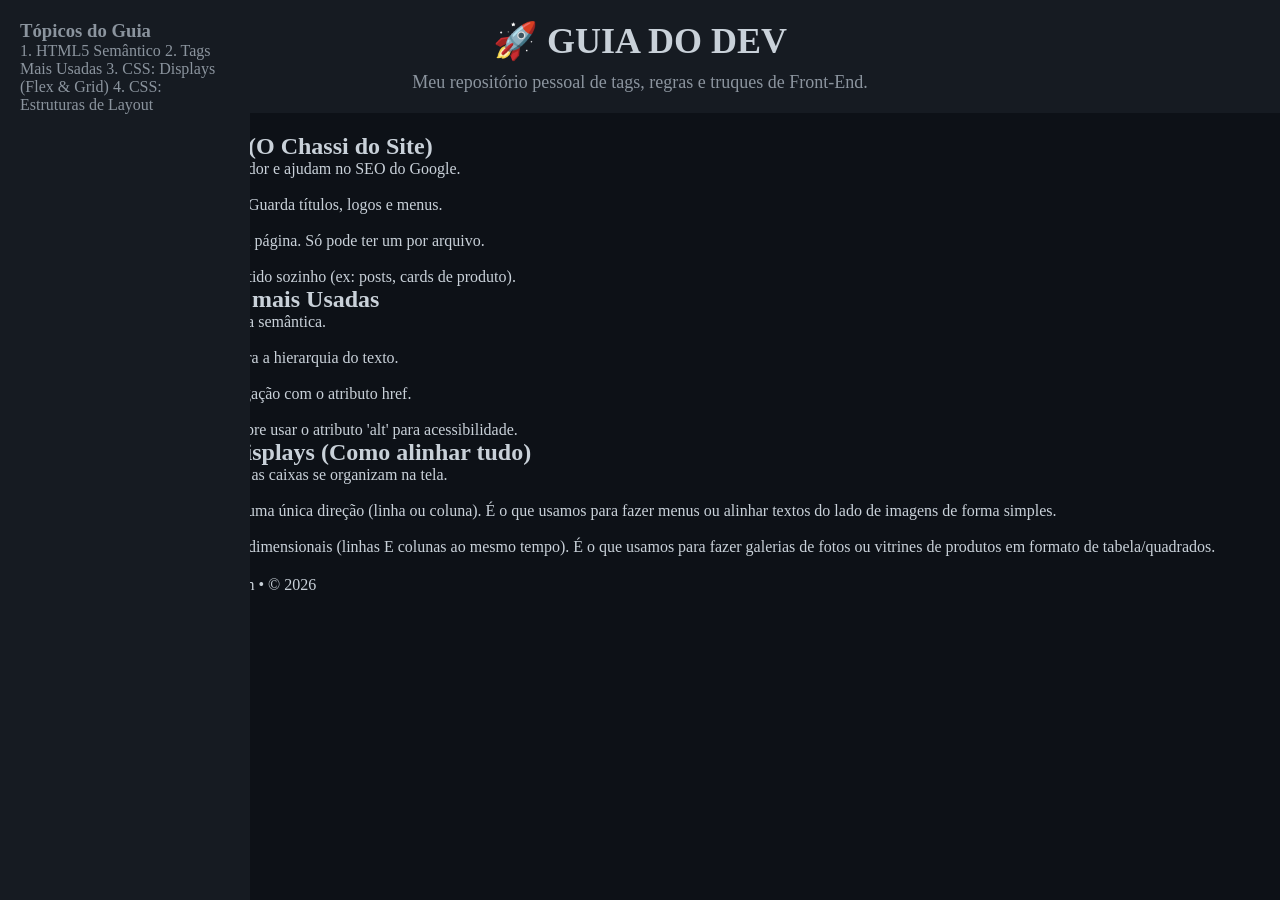
==== pag3.html @ baae30d4 "tudo bom" ====
<!DOCTYPE html>
<html lang="pt-br">
<head>
    <meta charset="UTF-8">
    <meta name="viewport" content="width=device-width, initial-scale=1.0">
    <title>Guia do Dev • Central de Estudos</title>
    <link rel="stylesheet" href="style2.css">
</head>
<body>

    <header class="topo-guia">
        <h1>🚀 GUIA DO DEV</h1>
        <p>Meu repositório pessoal de tags, regras e truques de Front-End.</p>
    </header>

    <div class="layout-dashboard">

        <aside class="menu-lateral">
            <h3>Tópicos do Guia</h3>
            <nav class="links-guia">
                <a href="#html-semantico">1. HTML5 Semântico</a>
                <a href="#tags-essenciais">2. Tags Mais Usadas</a>
                <a href="#css-displays">3. CSS: Displays (Flex & Grid)</a>
                <a href="#css-layouts">4. CSS: Estruturas de Layout</a>
            </nav>
        </aside>

        <main class="conteudo-guia">

            <section id="html-semantico" class="secao-estudo">
                <h2>1. HTML5 Semântico (O Chassi do Site)</h2>
                <p>Tags que dão significado ao navegador e ajudam no SEO do Google.</p>
                
                <div class="grid-tags">
                    <article class="card-tag">
                        <h4>&lt;header&gt;</h4>
                        <p>O topo da página ou de uma seção. Guarda títulos, logos e menus.</p>
                    </article>
                    <article class="card-tag">
                        <h4>&lt;main&gt;</h4>
                        <p>O conteúdo principal e exclusivo da página. Só pode ter um por arquivo.</p>
                    </article>
                    <article class="card-tag">
                        <h4>&lt;article&gt;</h4>
                        <p>Conteúdo independente que faz sentido sozinho (ex: posts, cards de produto).</p>
                    </article>
                </div>
            </section>

            <section id="tags-essenciais" class="secao-estudo">
                <h2>2. Tags Convencionais mais Usadas</h2>
                <p>Os tijolos que preenchem a estrutura semântica.</p>
                
                <div class="grid-tags">
                    <article class="card-tag">
                        <h4>&lt;h1&gt; a &lt;h6&gt;</h4>
                        <p>Títulos e subtítulos. Importantes para a hierarquia do texto.</p>
                    </article>
                    <article class="card-tag">
                        <h4>&lt;p&gt; e &lt;a&gt;</h4>
                        <p>Parágrafos de texto e links de navegação com o atributo href.</p>
                    </article>
                    <article class="card-tag">
                        <h4>&lt;img&gt;</h4>
                        <p>Tag de imagem auto-fechável. Sempre usar o atributo 'alt' para acessibilidade.</p>
                    </article>
                </div>
            </section>

            <section id="css-displays" class="secao-estudo">
                <h2>3. CSS: Controle de Displays (Como alinhar tudo)</h2>
                <p>As propriedades que definem como as caixas se organizam na tela.</p>
                
                <div class="bloco-explicativo">
                    <h4>Display: Flex;</h4>
                    <p>Perfeito para alinhar elementos em uma única direção (linha ou coluna). É o que usamos para fazer menus ou alinhar textos do lado de imagens de forma simples.</p>
                </div>

                <div class="bloco-explicativo">
                    <h4>Display: Grid;</h4>
                    <p>O sistema definitivo para layouts bidimensionais (linhas E colunas ao mesmo tempo). É o que usamos para fazer galerias de fotos ou vitrines de produtos em formato de tabela/quadrados.</p>
                </div>
            </section>

        </main>
    </div>

    <footer class="rodape-guia">
        <p>Guia do Dev • Desenvolvido por Renan • © 2026</p>
    </footer>

</body>
</html>
---- style2.css ----
* {
    margin: 0;
    padding: 0;
    box-sizing: border-box;
    font-family: var(--fonte-principal);
}

h3 {
    font-family: var(--fonte-terciaria);
}

/* Deixa a rolagem suave quando clica nos links do menu */
html {
    scroll-behavior: smooth;
}

body {
    background-color: #0d1117; /* Cinza bem escuro de fundo */
    color: #c9d1d9; /* Letras em tom cinza claro para não cansar a vista */
}

header {
    background-color: #161b22; /* Cinza bem mais escuro para o cabeçalho */
    padding: 20px;
    text-align: center;
}

header h1 {
    font-size: 36px;
    margin-bottom: 10px;
}

header p {
    font-size: 18px;
    color: #8b949e; /* Letras em tom cinza claro para não cansar a vista */
}

main {
    padding: 20px;
}

.menu-lateral {
    display: flex;
    flex-direction: column;
    position: fixed;
    top: 0;
    left: 0;
    width: 250px;
    height: 100vh;
    background-color: #161b22; /* Cinza bem mais escuro para o menu lateral */
    padding: 20px;
    color: #8b949e; /* Letras em tom cinza claro para não cansar a vista */
}

.menu-lateral nav {
   flex-direction: column;
   gap: 10px;
}

.menu-lateral a {
    flex-direction: column;
    gap: 10px;
    text-decoration: none;
    color: #8b949e; /* Letras em tom cinza claro para não cansar a vista */
    transition: color 0.3s ease;
}
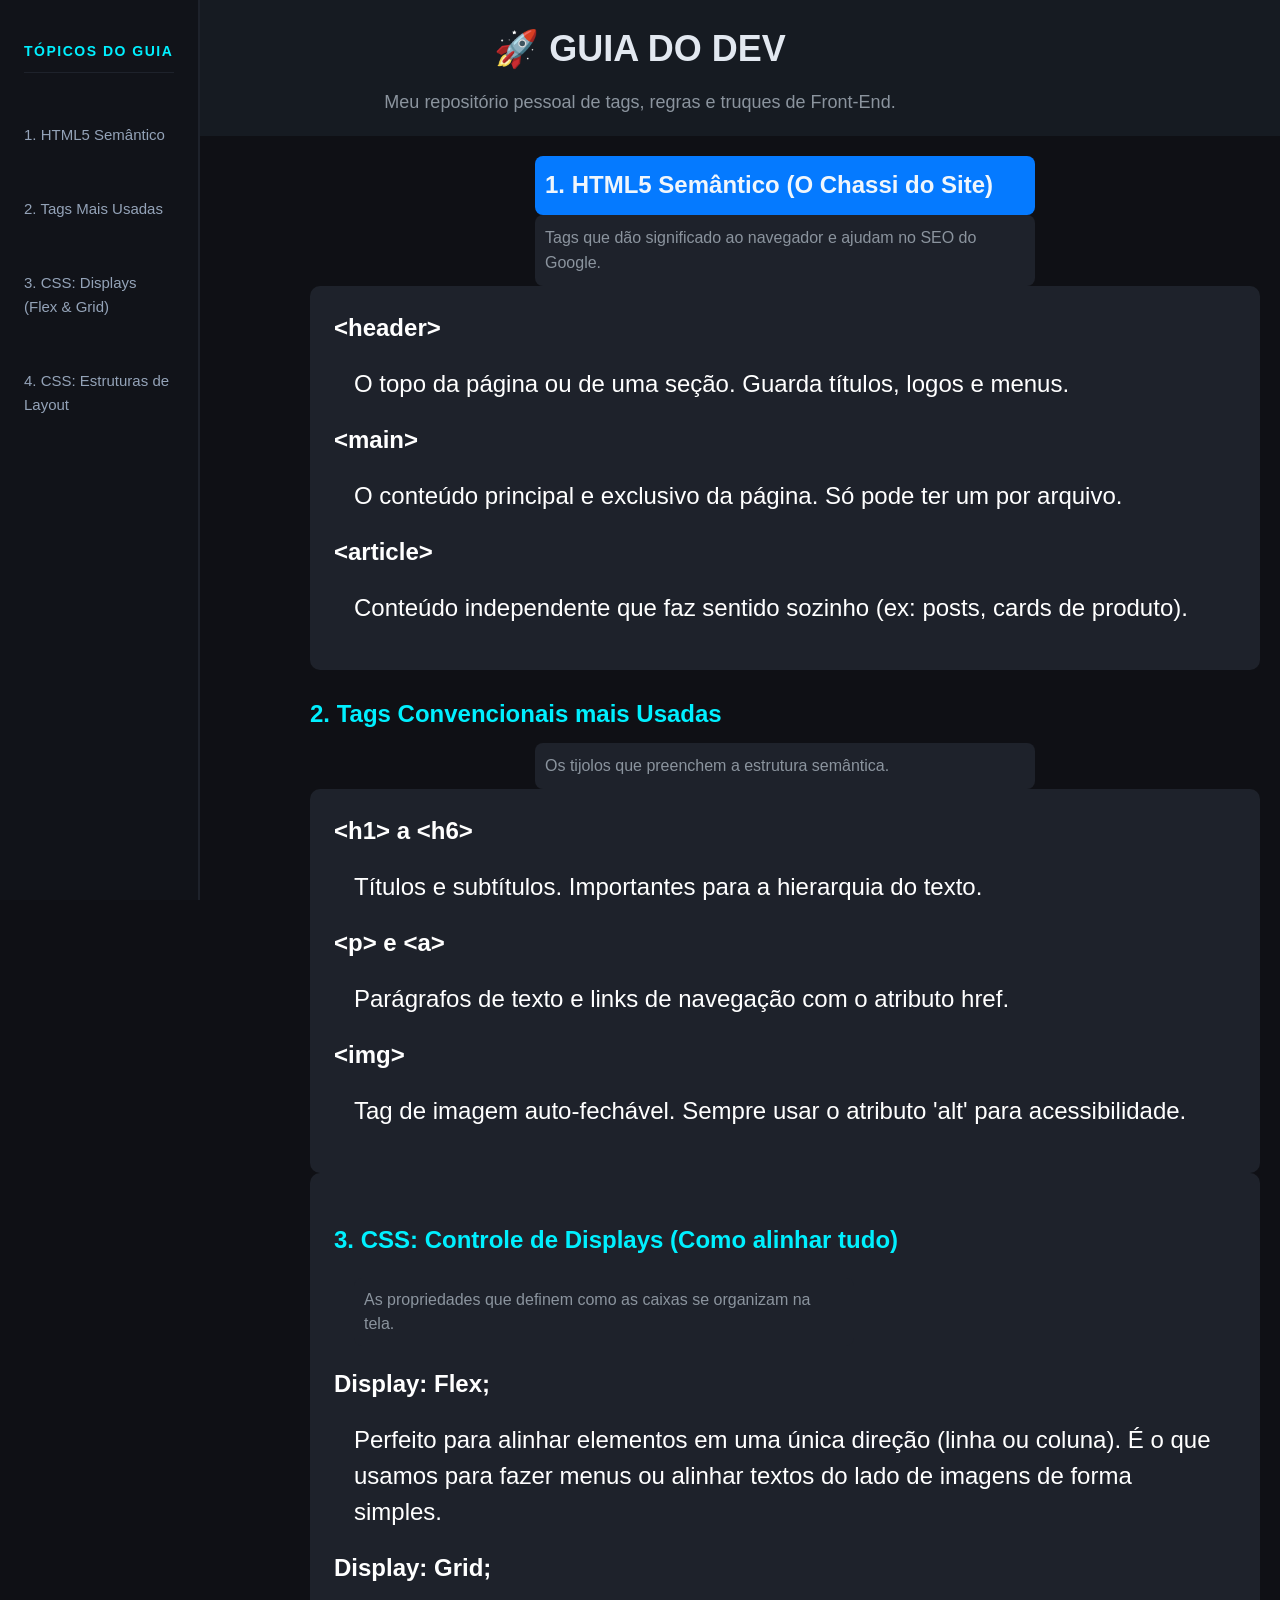
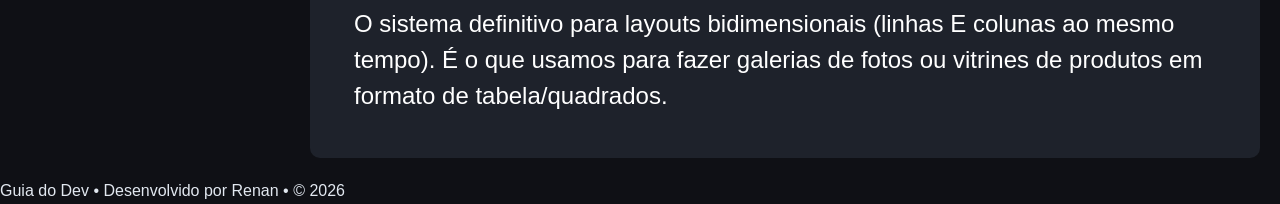
==== commit 4da66807: "BOM" ====
--- a/pag3.html
+++ b/pag3.html
@@ -1,11 +1,13 @@
 <!DOCTYPE html>
 <html lang="pt-br">
+
 <head>
     <meta charset="UTF-8">
     <meta name="viewport" content="width=device-width, initial-scale=1.0">
     <title>Guia do Dev • Central de Estudos</title>
     <link rel="stylesheet" href="style2.css">
 </head>
+
 <body>
 
     <header class="topo-guia">
@@ -15,74 +17,80 @@
 
     <div class="layout-dashboard">
 
-        <aside class="menu-lateral">
-            <h3>Tópicos do Guia</h3>
-            <nav class="links-guia">
-                <a href="#html-semantico">1. HTML5 Semântico</a>
-                <a href="#tags-essenciais">2. Tags Mais Usadas</a>
-                <a href="#css-displays">3. CSS: Displays (Flex & Grid)</a>
-                <a href="#css-layouts">4. CSS: Estruturas de Layout</a>
-            </nav>
-        </aside>
+        <div class="menu-guia">
+            <aside class="menu-lateral">
+                <h3>Tópicos do Guia</h3>
+                <nav class="links-guia">
+                    <a href="#html-semantico">1. HTML5 Semântico</a>
+                    <a href="#tags-essenciais">2. Tags Mais Usadas</a>
+                    <a href="#css-displays">3. CSS: Displays (Flex & Grid)</a>
+                    <a href="#css-layouts">4. CSS: Estruturas de Layout</a>
+                </nav>
+            </aside>
+        </div>
 
-        <main class="conteudo-guia">
+            <main class="conteudo-guia">
 
-            <section id="html-semantico" class="secao-estudo">
-                <h2>1. HTML5 Semântico (O Chassi do Site)</h2>
-                <p>Tags que dão significado ao navegador e ajudam no SEO do Google.</p>
-                
-                <div class="grid-tags">
-                    <article class="card-tag">
-                        <h4>&lt;header&gt;</h4>
-                        <p>O topo da página ou de uma seção. Guarda títulos, logos e menus.</p>
-                    </article>
-                    <article class="card-tag">
-                        <h4>&lt;main&gt;</h4>
-                        <p>O conteúdo principal e exclusivo da página. Só pode ter um por arquivo.</p>
-                    </article>
-                    <article class="card-tag">
-                        <h4>&lt;article&gt;</h4>
-                        <p>Conteúdo independente que faz sentido sozinho (ex: posts, cards de produto).</p>
-                    </article>
-                </div>
-            </section>
+                <section id="html-semantico" class="secao-estudo">
+                    <h2>1. HTML5 Semântico (O Chassi do Site)</h2>
+                    <p class="p-cards">Tags que dão significado ao navegador e ajudam no SEO do Google.</p>
 
-            <section id="tags-essenciais" class="secao-estudo">
-                <h2>2. Tags Convencionais mais Usadas</h2>
-                <p>Os tijolos que preenchem a estrutura semântica.</p>
-                
-                <div class="grid-tags">
-                    <article class="card-tag">
-                        <h4>&lt;h1&gt; a &lt;h6&gt;</h4>
-                        <p>Títulos e subtítulos. Importantes para a hierarquia do texto.</p>
-                    </article>
-                    <article class="card-tag">
-                        <h4>&lt;p&gt; e &lt;a&gt;</h4>
-                        <p>Parágrafos de texto e links de navegação com o atributo href.</p>
-                    </article>
-                    <article class="card-tag">
-                        <h4>&lt;img&gt;</h4>
-                        <p>Tag de imagem auto-fechável. Sempre usar o atributo 'alt' para acessibilidade.</p>
-                    </article>
-                </div>
-            </section>
+                    <div class="grid-tags">
+                        <article class="card-tag">
+                            <h4>&lt;header&gt;</h4>
+                            <p>O topo da página ou de uma seção. Guarda títulos, logos e menus.</p>
+                        </article>
+                        <article class="card-tag">
+                            <h4>&lt;main&gt;</h4>
+                            <p>O conteúdo principal e exclusivo da página. Só pode ter um por arquivo.</p>
+                        </article>
+                        <article class="card-tag">
+                            <h4>&lt;article&gt;</h4>
+                            <p>Conteúdo independente que faz sentido sozinho (ex: posts, cards de produto).</p>
+                        </article>
+                    </div>
+                </section>
 
-            <section id="css-displays" class="secao-estudo">
-                <h2>3. CSS: Controle de Displays (Como alinhar tudo)</h2>
-                <p>As propriedades que definem como as caixas se organizam na tela.</p>
-                
-                <div class="bloco-explicativo">
-                    <h4>Display: Flex;</h4>
-                    <p>Perfeito para alinhar elementos em uma única direção (linha ou coluna). É o que usamos para fazer menus ou alinhar textos do lado de imagens de forma simples.</p>
-                </div>
+                <section id="tags-essenciais" class="secao-estudo">
+                    <h2>2. Tags Convencionais mais Usadas</h2>
+                    <p class="p-cards">Os tijolos que preenchem a estrutura semântica.</p>
 
-                <div class="bloco-explicativo">
-                    <h4>Display: Grid;</h4>
-                    <p>O sistema definitivo para layouts bidimensionais (linhas E colunas ao mesmo tempo). É o que usamos para fazer galerias de fotos ou vitrines de produtos em formato de tabela/quadrados.</p>
-                </div>
-            </section>
+                    <div class="grid-tags">
+                        <article class="card-tag">
+                            <h4>&lt;h1&gt; a &lt;h6&gt;</h4>
+                            <p>Títulos e subtítulos. Importantes para a hierarquia do texto.</p>
+                        </article>
+                        <article class="card-tag">
+                            <h4>&lt;p&gt; e &lt;a&gt;</h4>
+                            <p>Parágrafos de texto e links de navegação com o atributo href.</p>
+                        </article>
+                        <article class="card-tag">
+                            <h4>&lt;img&gt;</h4>
+                            <p>Tag de imagem auto-fechável. Sempre usar o atributo 'alt' para acessibilidade.</p>
+                        </article>
+                    </div>
+                </section>
 
-        </main>
+                <section id="css-displays" class="grid-tags">
+                    <h2>3. CSS: Controle de Displays (Como alinhar tudo)</h2>
+                    <p class="p-cards">As propriedades que definem como as caixas se organizam na tela.</p>
+
+                    <div class="bloco-explicativo">
+                        <h4>Display: Flex;</h4>
+                        <p>Perfeito para alinhar elementos em uma única direção (linha ou coluna). É o que usamos para
+                            fazer menus ou alinhar textos do lado de imagens de forma simples.</p>
+                    </div>
+
+                    <div class="bloco-explicativo">
+                        <h4>Display: Grid;</h4>
+                        <p>O sistema definitivo para layouts bidimensionais (linhas E colunas ao mesmo tempo). É o que
+                            usamos para fazer galerias de fotos ou vitrines de produtos em formato de tabela/quadrados.
+                        </p>
+                    </div>
+                </section>
+
+            </main>
+        
     </div>
 
     <footer class="rodape-guia">
@@ -90,4 +98,5 @@
     </footer>
 
 </body>
+
 </html>
--- a/style2.css
+++ b/style2.css
@@ -39,29 +39,151 @@
     padding: 20px;
 }
 
-.menu-lateral {
+.layout-dashboard {
+    width: 100%;
+    min-height: 100vh;
+    position: relative;
+}
+
+.menu-guia {
+    position: fixed;        /* Trava na tela */
+    top: 0;                 /* Gruda totalmente no teto */
+    left: 0;                /* Gruda totalmente na esquerda */
+    width: 200px;           /* Uma largura de respeito para o menu */
+    height: 100vh;          /* Força a ocupar 100% da altura da janela (chão) */
+    background-color: #111319; /* O fundo escuro agora cobre TUDO de cima a baixo */
+    border-right: 2px solid #1e222b; /* Linha cirúrgica separando o menu do site */
+    z-index: 1000;
+}
+
+.links-guia {
     display: flex;
     flex-direction: column;
-    position: fixed;
-    top: 0;
-    left: 0;
-    width: 250px;
-    height: 100vh;
-    background-color: #161b22; /* Cinza bem mais escuro para o menu lateral */
-    padding: 20px;
-    color: #8b949e; /* Letras em tom cinza claro para não cansar a vista */
+    gap: 70px;
+    margin-top: 20px;
 }
 
-.menu-lateral nav {
-   flex-direction: column;
-   gap: 10px;
+
+.links-guia a {
+    color: #9494a1;         /* Cor cinza padrão estilosa */
+    text-decoration: none;  /* Remove o sublinhado padrão de link */
+    font-size: 14px;
+    transition: 0.2s;
+    gap: 30px;
 }
 
-.menu-lateral a {
-    flex-direction: column;
-    gap: 10px;
-    text-decoration: none;
-    color: #8b949e; /* Letras em tom cinza claro para não cansar a vista */
-    transition: color 0.3s ease;
+.links-guia a:hover {
+    color: #00f0ff;         /* Seu azul neon ativo */
+    padding-left: 6px;      /* Dá um leve empurrãozinho para o lado */
 }
 
+.conteudo-guia {
+    margin-left: 290px; /* 250px do menu + 40px de espaço de respiro */
+    min-width: 0;                   /* Evita bugs de textos longos quebrarem o flex */
+}
+
+/* ============================================== */
+/* ESTILIZAÇÃO VISUAL: DEIXANDO O SITE PREMIUM    */
+/* ============================================== */
+
+/* Ajuste no fundo da página inteira */
+body {
+    background-color: #0f1015; /* Fundo grafite escuro bem moderno */
+    color: #e2e8f0;            /* Texto claro para não cansar a vista */
+    font-family: 'Segoe UI', Tahoma, Geneva, Verdana, sans-serif;
+    line-height: 1.6;          /* Melhora o espaçamento das linhas do texto */
+}
+
+/* O Bloco do Menu Lateral */
+.menu-lateral {
+    height: 100%;
+    padding: 40px 24px;     /* Espaçamento interno profissional */
+    display: flex;
+    flex-direction: column;
+    gap: 30px;
+}
+
+/* Título "Tópicos do Guia" */
+.menu-lateral h3 {
+color: #00f0ff;         /* Seu azul neon ativo */
+    font-size: 14px;
+    font-family: sans-serif;
+    text-transform: uppercase;
+    letter-spacing: 1.5px;
+    padding-bottom: 10px;
+    border-bottom: 1px solid #1e222b;
+}
+
+
+.links-guia {
+    display: flex;
+    flex-direction: column;
+    gap: 50px;
+}
+
+/* Estilizando os links para brilharem */
+.links-guia a {
+    text-decoration: none;
+    color: #94a3b8;         /* Cinza padrão premium */
+    font-size: 15px;
+    font-family: sans-serif;
+    transition: all 0.2s ease;
+}
+
+/* Efeito ao passar o mouse */
+.links-guia a:hover {
+    color: #00f0ff !important; /* Azul neon que você curte */
+    padding-left: 8px;         /* O link dá um leve "pulo" pro lado */
+}
+
+/* Estilizando o Bloco de Conteúdo (Títulos e Códigos) */
+.conteudo-guia h2 {
+    color: #00f0ff;            /* Títulos principais em neon */
+    font-size: 24px;
+    margin-top: 25px;
+    margin-bottom: 10px;
+}
+
+/* Estilização para as tags que aparecem no seu texto (como <header>, <main>) */
+.conteudo-guia code, 
+.conteudo-guia p:contains("<") { 
+    background-color: #1e222b;
+    color: #ff79c6;            /* Código em rosa estilo Drácula/Neon */
+    padding: 2px 6px;
+    border-radius: 4px;
+    font-family: 'Courier New', Courier, monospace;
+}
+
+#html-semantico h2 {
+    margin:auto;
+    background-color: #057aff;
+    width: 500px;
+    padding: 10px;
+    border-radius: 8px;
+    color: #f0f6fc;
+    font-size: 24px;
+}
+
+.p-cards {
+    margin:auto;
+    background-color: #1e222b;
+    width: 500px;
+    padding: 10px;
+    border-radius: 8px;
+    color: #8b949e;
+    font-size: 16px;
+}
+
+.grid-tags {
+    background-color: #1e222b;
+    color: #ffffff;
+    font-size: 1.5em;
+    line-height: 1.5;
+    padding: 1em;
+    border-radius: 10px;
+    
+}
+
+.grid-tags p {
+    margin: 20px; 
+}
